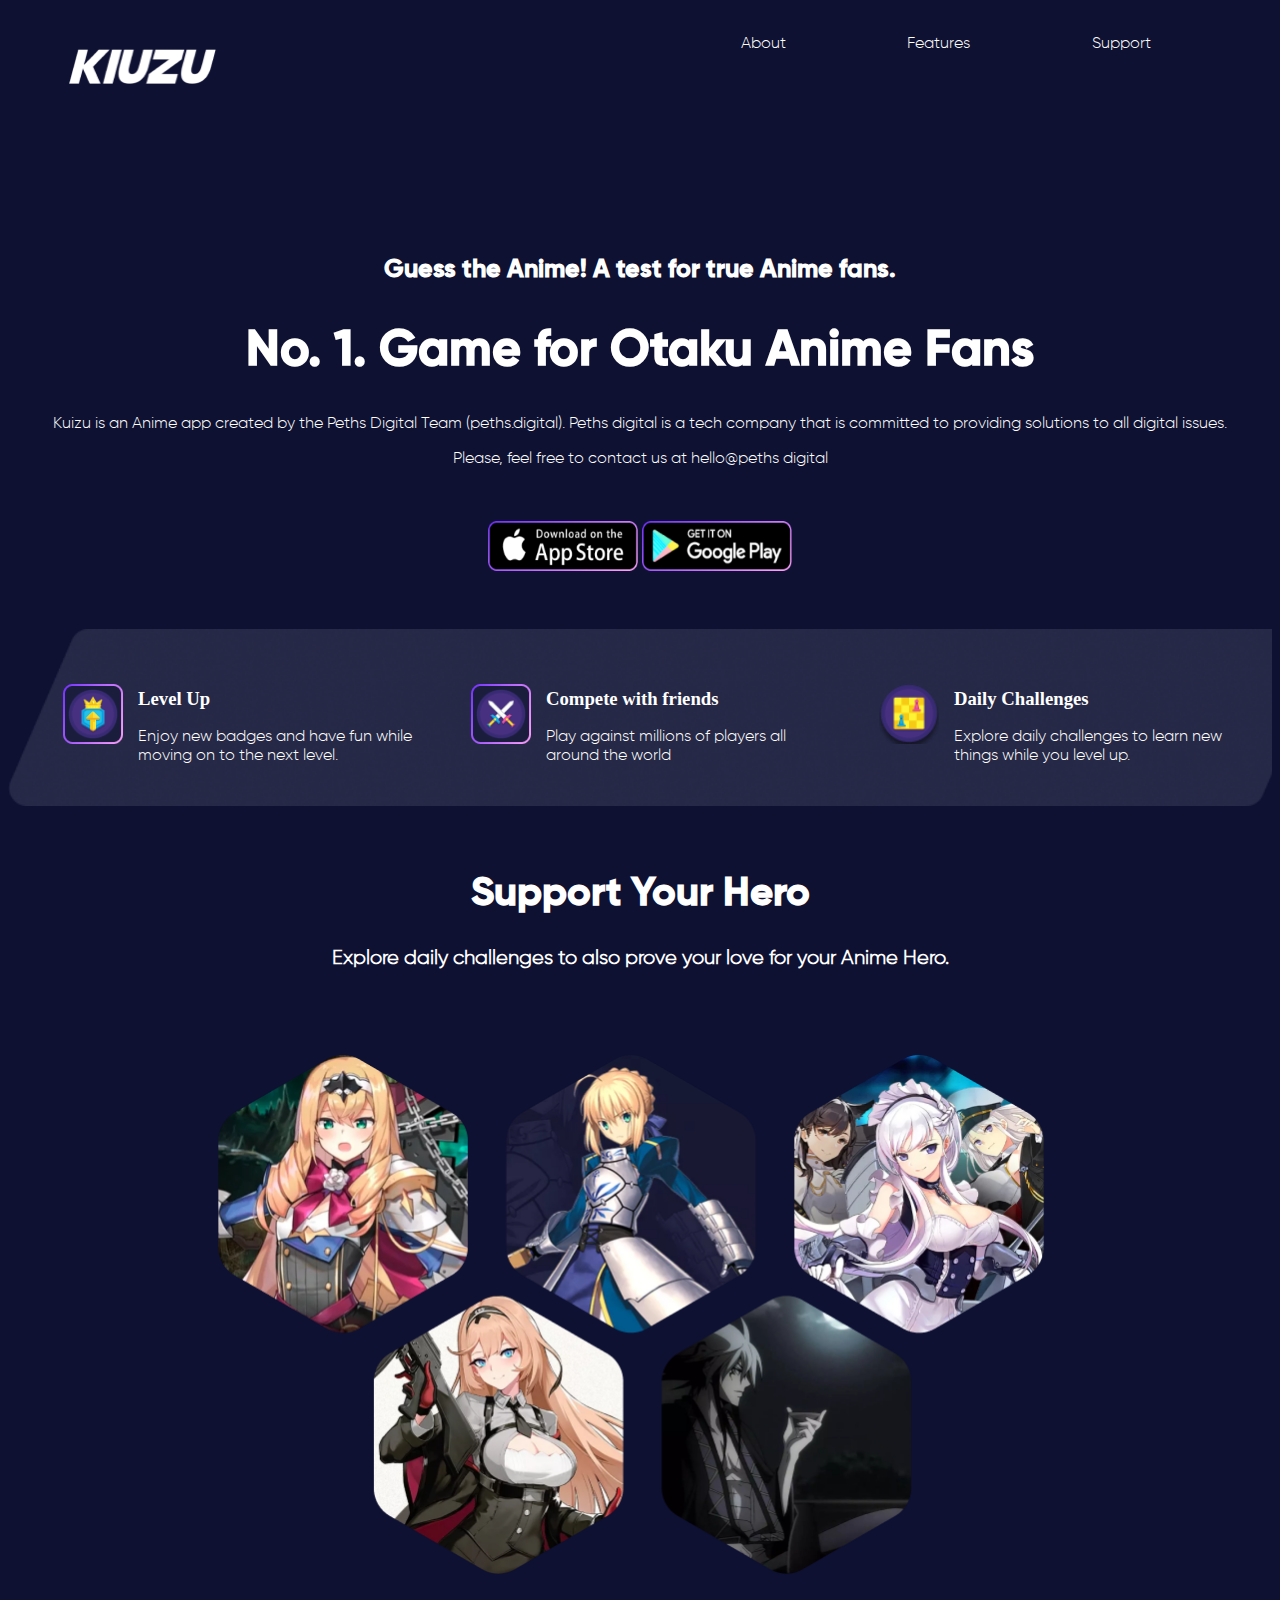
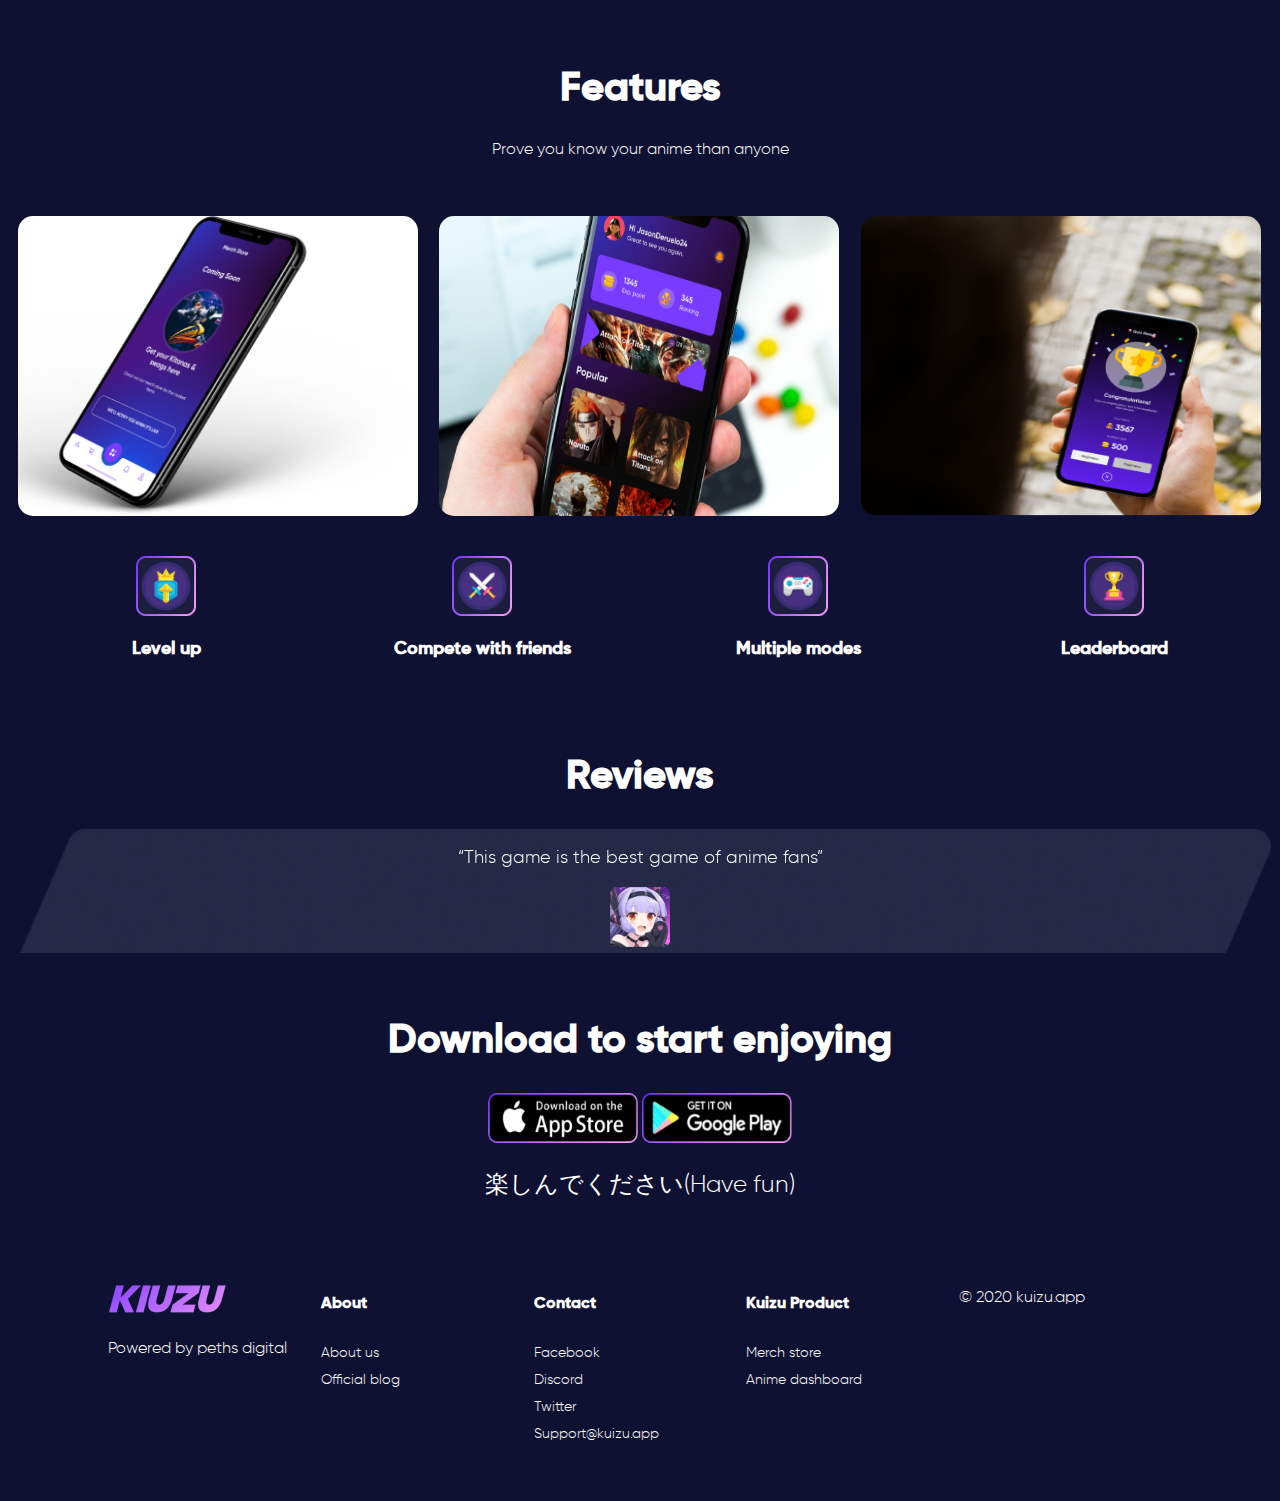
==== index.html @ 2e1110a4 "Add files via upload" ====
<!DOCTYPE html>
<html>
<head>
    <meta charset="UTF-8" />
    <meta name="viewport" content="width=device-width, initial-scale=1.0" />
    <link rel="stylesheet" type="text/css" href="kiuzu.css">
    <link rel="icon" type="image/png" href="img2/favicon.png" sizes="16x16 32x32">
    <link rel="stylesheet" href="https://unpkg.com/swiper/swiper-bundle.min.css">
    <link rel="stylesheet" href="https://cdnjs.cloudflare.com/ajax/libs/font-awesome/4.7.0/css/font-awesome.min.css">
	<title>Kuizu | No. 1. Game for Otaku Anime Fans</title>
</head>
<body>
    <div class="navbar">
     <nav>
     <div class="brand">
     	<a href="#"><img src="img2/kiuzu.png" alt="kiuzu logo" class="logo"></a>
     </div>
     <div class="hamburger">
        <div class="line"></div>
        <div class="line"></div>
        <div class="line"></div>
      </div>
     <div class="menu">
        <ul class="nav-links">
     	<li><a href="#about" class="link">About</a></li>
     	<li><a href="#Features" class="link">Features</a></li>
     	<li><a href="#support" class="link">Support</a></li>
     </ul>
     </div>
</nav>
</div>
<br>
<br>
<div class="intro" id="about">
    <center>
        <h3 style="font-size: 25px;">Guess the Anime! A test for true Anime fans.</h3>
        <h1 style="font-size: 50px;">No. 1. Game for Otaku Anime Fans</h1>
    <p> Kuizu is an Anime app created by the Peths Digital Team (peths.digital). Peths digital is a tech company that is committed to providing solutions to all digital issues. </p>
<p>Please, feel free to contact us at <a href="mailto:hello@peths digital" class="email">hello@peths digital</a></p>
    </center>
</div>
<br>
<br>
<div class="download">
    <img src="img2/as.png" width="150px" height="50px" alt="apple store"> <img src="img2/gp.png" width="150px" height="50px" alt="google store">
</div>
<br>
<br>
<br>
<div class="info2">
    <div class="column3">
        <img src="img2/level.png" width="60px" height="60px">
        <h3>Level Up</h3>
        <p>Enjoy new badges and have fun while moving on to the next level.</p></div>
    <div class="column3">
        <img src="img2/sword.png" width="60px" height="60px">
        <h3>Compete with friends</h3>
        <p>Play against millions of  players all around the world</p>
    </div>
    <div class="column3">
        <img src="img2/daily.png" width="60px" height="60px">
        <h3>Daily Challenges</h3>
        <p>Explore daily challenges to learn new things while you level up.</p>
    </div>
</div>

<br>
<br>
<div class="support" id="support">
    <h1 style="font-size: 40px;">Support Your Hero</h1>
    <h3 style="font-size: 20px;">Explore daily challenges to also prove your love for your Anime Hero.</h3>
</div>
<div class="group">
    <img src="img2/group.png" width="845px" height="529" alt="group-image" class="group-img">
</div>
<br>
<br>
<br>
<div id="features">
    <div class="features">
        <h1>Features</h1>
        <p>Prove you know your anime than anyone</p>
    </div>
    <div class="row2">
  <div class="column2">
    <img src="img2/mockup1.png" alt="mockup1" width="400px" height="300px" style="background: white; border-radius: 15px;">
  </div>
  <div class="column2">
    <img src="img2/mockup2.png" alt="mockup2" width="400px" height="300px" style="border-radius: 15px;">
  </div>
  <div class="column2">
    <img src="img2/mockup3.png" alt="mockup3" width="400px" height="300px" style="border-radius: 15px;">
  </div>
</div>
</div>
<br>
<br>
    <div class="row4">
  <div class="column4">
    <img src="img2/level.png" width="60px" height="60px">
    <h3>Level up</h3>
</div>
  <div class="column4">
      <img src="img2/sword.png" width="60px" height="60px">
      <h3>Compete with friends</h3>
  </div>
  <div class="column4">
      <img src="img2/game.png" width="60px" height="60px">
      <h3>Multiple modes</h3>
  </div>
  <div class="column4">
      <img src="img2/trophy.png" width="60px" height="60px">
      <h3>Leaderboard</h3>
  </div>
</div>
<br>
<div class="reviews">
    <div class="rev">   
<h1>Reviews</h1>
    </div>
        <div class="swiper-container">
    <div class="swiper-wrapper">
      <div class="swiper-slide">
          <p>“This game is the best game of anime fans”</p>
          <img src="img2/slider1.png" width="60px" height="60px">
      </div>
      <div class="swiper-slide">
          <p>“This game is the best game of anime fans”</p>
          <img src="img2/slider2.png" width="60px" height="60px"></div>
      <div class="swiper-slide">
          <p>“This game is the best game of anime fans”</p>
          <img src="img2/slider3.png" width="60px" height="60px"></div>
    </div>
    <!--Pagination -->
    <div class="swiper-pagination"></div>
  </div>
    </div>
<br>
<br>
<div class="download2">
    <h1>Download to start enjoying</h1>
    <div class="download">
    <img src="img2/as.png" width="150px" height="50px" alt="apple store"> <img src="img2/gp.png" width="150px" height="50px" alt="google store">
</div>
<div class="text">
    <p>楽しんでください(Have fun)</p>
</div>

<div>
<footer>
    <div class="row">
  <div class="column">
      <img src="img2/kiuzu2.png" width="118px" height="46.71px" alt="kuizu logo">
      <p>Powered by peths digital</p>
  </div>
  <div class="column">
      <h4>About</h4>
      <a href="#about" class="footer-links">About us</a>
      <a href="#" class="footer-links">Official blog</a>
  </div>
  <div class="column">
      <h4>Contact</h4>
      <a href="#" class="footer-links">Facebook</a>
      <a href="#" class="footer-links">Discord</a>
      <a href="#" class="footer-links">Twitter</a>
      <a href="#" class="footer-links">Support@kuizu.app</a></div>
  <div class="column">
      <h4>Kuizu Product</h4>
      <a href="#" class="footer-links">Merch store</a>
      <a href="#" class="footer-links">Anime dashboard</a>
  </div>
  <div class="column">
      <p>&copy; 2020 kuizu.app</p>
  </div>
</div>
</footer>
</div>
<script src="kuizu.js"></script>
<script src="https://unpkg.com/swiper/swiper-bundle.min.js"></script>
</html>
---- kiuzu.css ----
@font-face{
	font-family: gilory;
	src: url(fonts/Gilroy-Bold.ttf);
}
@font-face{
	font-family: gilory-light;
	src: url(fonts/Gilroy-Light.ttf);
}
* {
 
  box-sizing: border-box;
}

body{
	background: #0E1132;
	color: white;
}
.navbar{
	padding-top: 10px;
	margin-left: 60px;
	margin-right: 60px;
}
.logo{
	height: 59px;
   width: 149px;
   float: left;
}
nav {
  height: 10vh;
}

.nav-links {
  display: flex;
  list-style: none;
  width: 50%;
  height: 100%;
  justify-content: space-around;
  align-items: center;
  margin-left: auto;
}

.nav-links li a {
  color: white;
  text-decoration: none;
  font-size: 16px;
  font-family: gilory-light;
  cursor: pointer;

}

.intro {
	padding-top: 70px;
	font-family: gilory;
	color: white;
}

.download{
	text-align: center;
border-radius: 9.882352828979492px;

}
.info2{
    background-image: url(img2/rec1.png);
    background-repeat: no-repeat;
    background-size: cover;
    display: flex;
    padding: 20px;
}
.column3 {
  flex: 33.33%;
  padding: 20px;
}
.column3 img{
	margin: 15px;
	float: left;
}
.column3 p{
	font-size: 16px;
	font-family: gilory-light;
	margin: 15px;
	display: block;
	margin: 2px 0 0 0;
}
.support{
	text-align: center;
	color: white;
	font-family: gilory;
	padding-bottom: 60px;
}
.support h3{
 font-family: gilory-light;
}
p{
	font-family: gilory-light;
}
.group{
border-radius: 32.57322311401367px;
text-align: center;
}
.row2 {
  display: flex;
}

.column2 {
  flex: 33.33%;
  margin-left: 10px;
  margin-right: 10px;
}
.features{
	text-align: center;
	padding-bottom: 40px;
}
.features h1{
  font-family: gilory;
  font-size: 40px;
}
.reviews{
	text-align: center;
	padding-top: 30px;
}
.reviews h1{
	font-family: gilory;
	font-size: 40px;
}
.download2 h1{
	font-family: gilory;
	font-size: 40px;
	text-align: center;
}
.text{
font-family: gilory-light;
font-size: 24px;
line-height: 28px;
letter-spacing: 0em;
text-align: center;

}
.column4 {
  float: left;
  width: 25%;
  text-align: center;
}
.row4 {
  display: flex;
}
.column4 h3{
  font-family: gilory;
  font-size: 18px;
}
.swiper-container {
      width: 100%;
      height: 100%;
    }

    .swiper-slide {
      font-size: 18px;
      font-family: gilory-light;
      background-image: url(img2/rec1.png);
    background-repeat: no-repeat;
    background-size: cover;
    }
.email{
  text-decoration: none;
  color: white;
}


footer{
	margin-left: 50px;
	margin-right: 50px;
	padding:50px;
}
.column {
  float: left;
  width: 20%;
}

.row:after {
  content: "";
  display: table;
  clear: both;
}
h4{
	font-family: gilory;
}
.footer-links{
	text-decoration: none;
	color: white;
	font-family: gilory-light;
	font-size: 14px;
   display: flex;
   padding-top: 10px;
}
@media screen and (max-width: 600px) {
  .column {
    width: 100%;
  }
  .group img{
  	width: 350px;
  	height: 250px;
  }
  .row2 {
  display: block;
}

.column2 {
  flex: 100%;
  text-align: center;
  margin: auto;
}
.column2 img{
    width: 300px;
    height: 250px;
    padding: 10px;
  }
.info2{
  background: transparent;
  display: block;
  padding: 0px;
}
.column3{
  flex: 100%;
  padding: 10px;
}
.column4 {
  float: left;
  width: 50%;
  text-align: center;
}
.row4 {
  display: block;
}
.reviews h1{
  padding-top: 220px;
}
 .swiper-slide {
      font-size: 18px;
      font-family: gilory-light;
      background-image: url(img2/rec1.png);
    background-repeat: no-repeat;
    background-size: contain;
    }

}
@media screen and (max-width: 768px) {
	.navbar{
	padding-top: 0px;
	margin-left: 0px;
	margin-right: 0px;
}
	.logo{
      height: 50px;
width: 120px;
border-radius: 0px;
float: left;
	}
	.intro{
		padding-top: 0px;
	}
  .line {
    width: 30px;
    height: 3px;
    background: white;
    margin: 5px;
  }
  nav {
    position: relative;
  }

  .hamburger {
    position: absolute;
    cursor: pointer;
    right: 5%;
    top: 25px;
    transform: translate(-5%, -50%);
    z-index: 2;
  }

  .nav-links {
    position: absolute;
    background: #0E1132;
    height: 100vh;
    width: 100%;
    flex-direction: column;
    clip-path: circle(100px at 90% -10%);
    -webkit-clip-path: circle(100px at 90% -10%);
    transition: all 1s ease-out;
    pointer-events: none;
    font-family: gilory-light;
    font-size: 16px;
  }
  .nav-links.open {
    clip-path: circle(1000px at 90% -10%);
    -webkit-clip-path: circle(1000px at 90% -10%);
    pointer-events: all;
  }

  .nav-links li {
    color: white;
  }
  .nav-links li a {
    font-size: 25px;
  }
  .nav-links li:nth-child(1) {
    transition: all 0.5s ease 0.2s;
  }
  .nav-links li:nth-child(2) {
    transition: all 0.5s ease 0.4s;
  }
  .nav-links li:nth-child(3) {
    transition: all 0.5s ease 0.6s;
  }
  li.fade {
    opacity: 1;
  }
  p{
  	line-height: 25px;
  }
}
@media only screen and (min-width: 768px) and (max-width: 1024px){
  .intro p{
     margin: 20px;
  }
  .column2{
    flex: 33.33%;
    text-align: center;
  }
  .column2 img{
    width: 230px;
    height: 150px;
    padding: 0px;
  }
  .group img{
    width: 600px;
    height: 400px;
  }
  .info2{
  background: transparent;
  padding: 0px;
}
.column3 p{
  margin-left: 15px;
}
  }
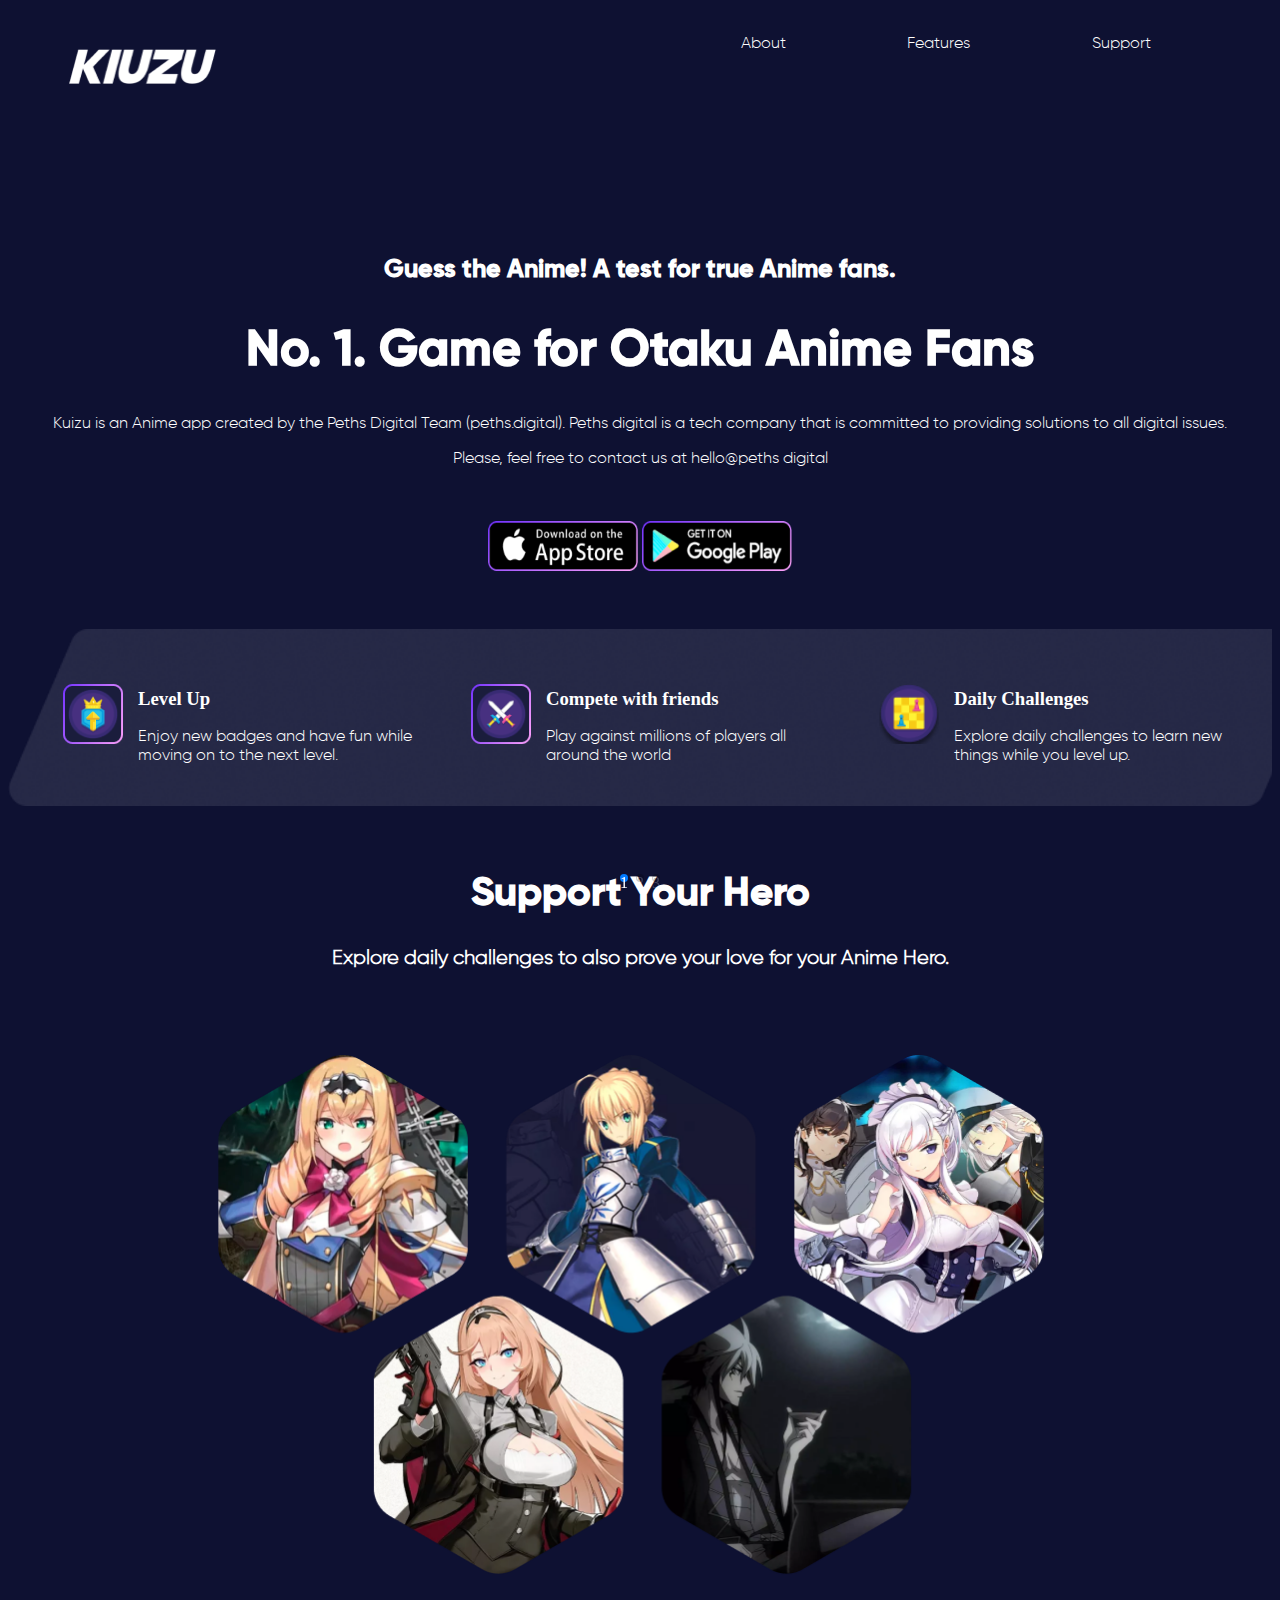
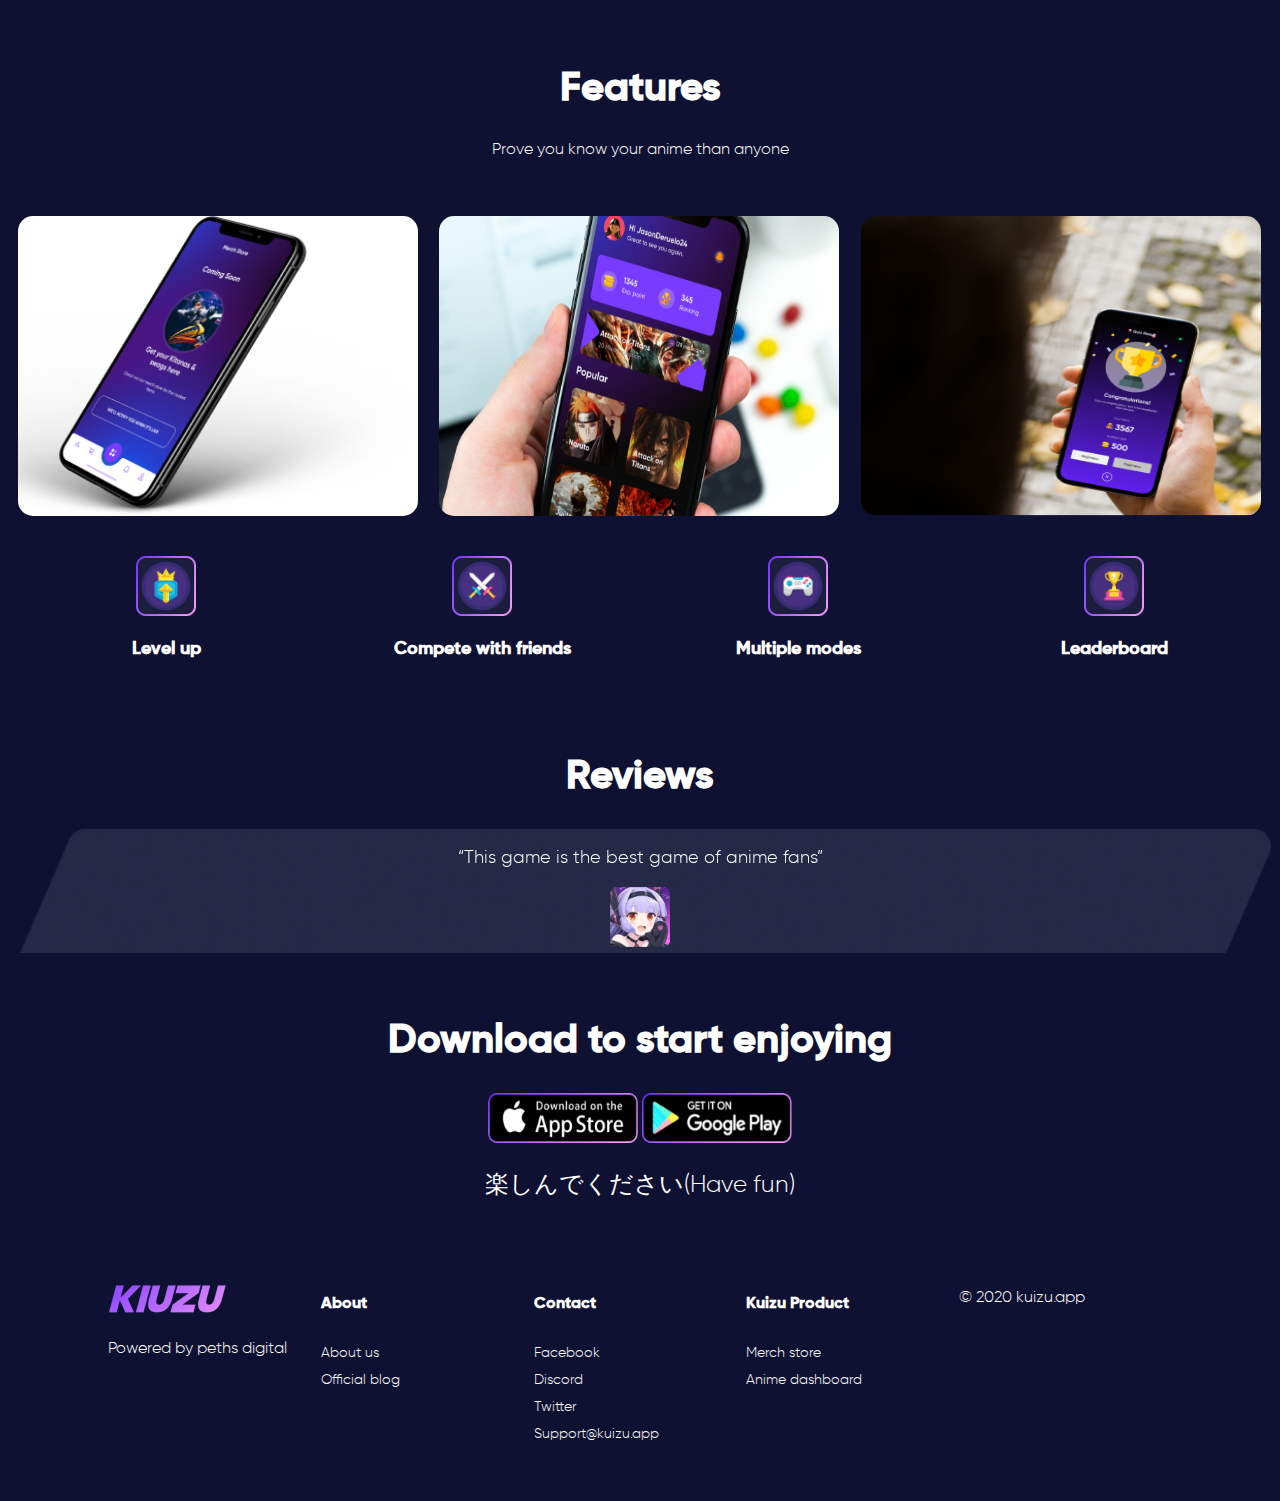
==== commit 182af7f3: "Update index.html" ====
--- a/index.html
+++ b/index.html
@@ -23,7 +23,7 @@
      <div class="menu">
         <ul class="nav-links">
      	<li><a href="#about" class="link">About</a></li>
-     	<li><a href="#Features" class="link">Features</a></li>
+     	<li><a href="#features" class="link">Features</a></li>
      	<li><a href="#support" class="link">Support</a></li>
      </ul>
      </div>
@@ -175,6 +175,6 @@
 </div>
 </footer>
 </div>
+<script src="https://unpkg.com/swiper/swiper-bundle.min.js"></script>
 <script src="kuizu.js"></script>
-<script src="https://unpkg.com/swiper/swiper-bundle.min.js"></script>
-</html>+</html>
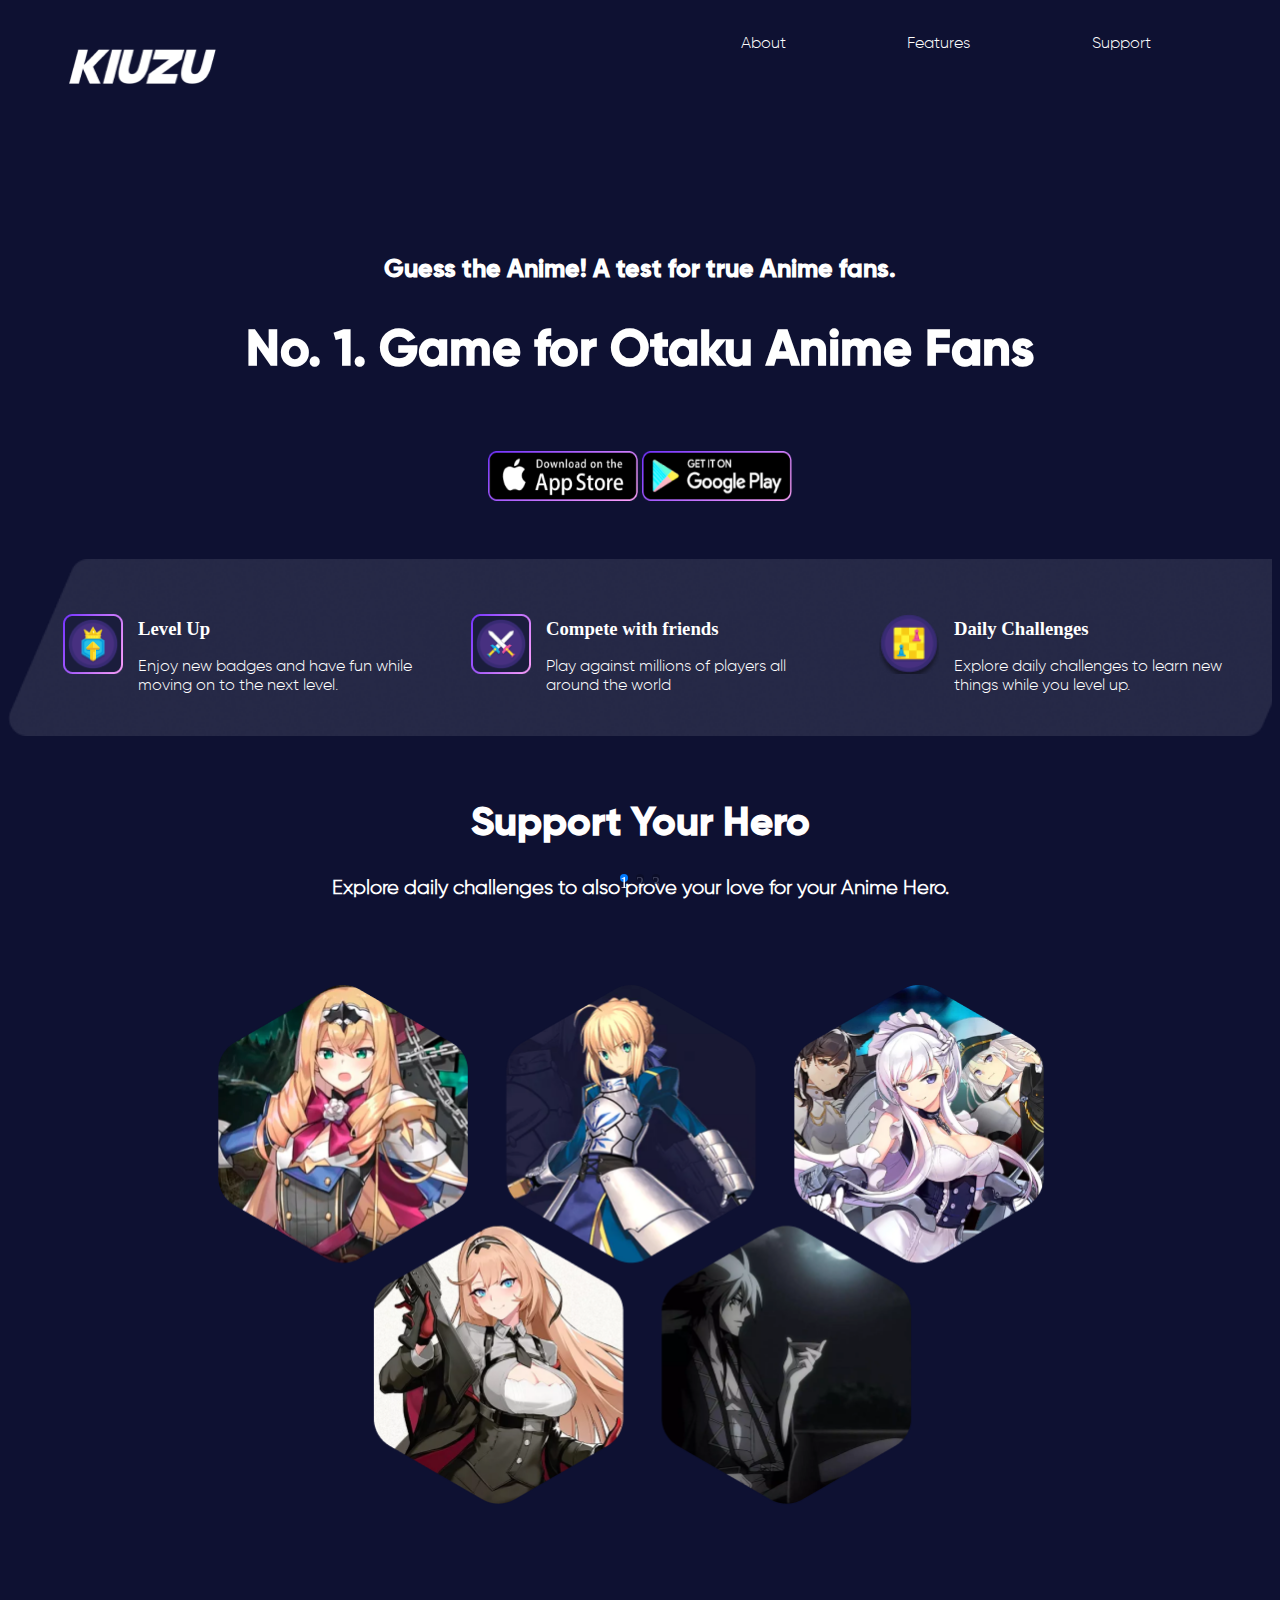
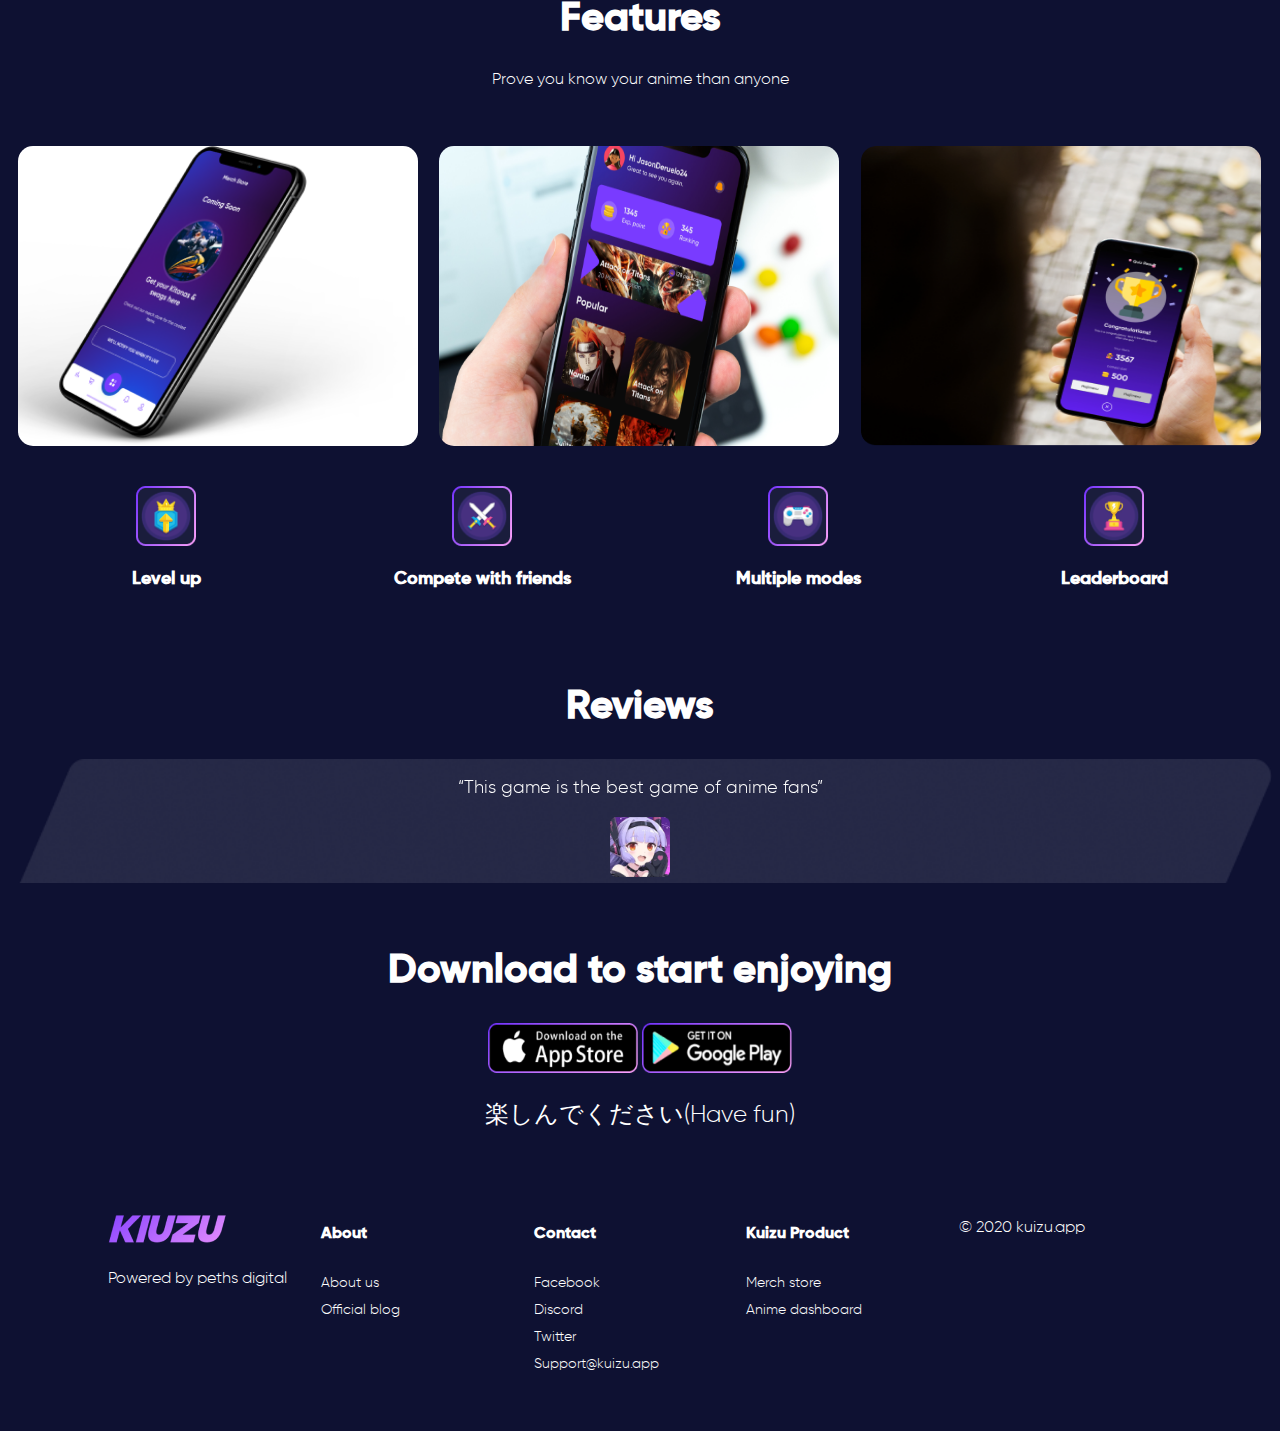
==== commit a402d061: "Add files via upload" ====
--- a/index.html
+++ b/index.html
@@ -4,16 +4,16 @@
     <meta charset="UTF-8" />
     <meta name="viewport" content="width=device-width, initial-scale=1.0" />
     <link rel="stylesheet" type="text/css" href="kiuzu.css">
-    <link rel="icon" type="image/png" href="img2/favicon.png" sizes="16x16 32x32">
+    <link rel="icon" type="image/png" href="assets/img2/favicon.png" sizes="16x16 32x32">
     <link rel="stylesheet" href="https://unpkg.com/swiper/swiper-bundle.min.css">
     <link rel="stylesheet" href="https://cdnjs.cloudflare.com/ajax/libs/font-awesome/4.7.0/css/font-awesome.min.css">
-	<title>Kuizu | No. 1. Game for Otaku Anime Fans</title>
+    <title>Kuizu | No. 1. Game for Otaku Anime Fans</title>
 </head>
 <body>
     <div class="navbar">
      <nav>
      <div class="brand">
-     	<a href="#"><img src="img2/kiuzu.png" alt="kiuzu logo" class="logo"></a>
+        <a href="#"><img src="assets/img2/kiuzu.png" alt="kiuzu logo" class="logo"></a>
      </div>
      <div class="hamburger">
         <div class="line"></div>
@@ -22,9 +22,9 @@
       </div>
      <div class="menu">
         <ul class="nav-links">
-     	<li><a href="#about" class="link">About</a></li>
-     	<li><a href="#features" class="link">Features</a></li>
-     	<li><a href="#support" class="link">Support</a></li>
+        <li><a href="#about" class="link">About</a></li>
+        <li><a href="#features" class="link">Features</a></li>
+        <li><a href="#support" class="link">Support</a></li>
      </ul>
      </div>
 </nav>
@@ -35,30 +35,28 @@
     <center>
         <h3 style="font-size: 25px;">Guess the Anime! A test for true Anime fans.</h3>
         <h1 style="font-size: 50px;">No. 1. Game for Otaku Anime Fans</h1>
-    <p> Kuizu is an Anime app created by the Peths Digital Team (peths.digital). Peths digital is a tech company that is committed to providing solutions to all digital issues. </p>
-<p>Please, feel free to contact us at <a href="mailto:hello@peths digital" class="email">hello@peths digital</a></p>
     </center>
 </div>
 <br>
 <br>
 <div class="download">
-    <img src="img2/as.png" width="150px" height="50px" alt="apple store"> <img src="img2/gp.png" width="150px" height="50px" alt="google store">
+    <img src="assets/img2/as.png" width="150px" height="50px" alt="apple store"> <img src="assets/img2/gp.png" width="150px" height="50px" alt="google store">
 </div>
 <br>
 <br>
 <br>
 <div class="info2">
     <div class="column3">
-        <img src="img2/level.png" width="60px" height="60px">
+        <img src="assets/img2/level.png" width="60px" height="60px">
         <h3>Level Up</h3>
         <p>Enjoy new badges and have fun while moving on to the next level.</p></div>
     <div class="column3">
-        <img src="img2/sword.png" width="60px" height="60px">
+        <img src="assets/img2/sword.png" width="60px" height="60px">
         <h3>Compete with friends</h3>
         <p>Play against millions of  players all around the world</p>
     </div>
     <div class="column3">
-        <img src="img2/daily.png" width="60px" height="60px">
+        <img src="assets/img2/daily.png" width="60px" height="60px">
         <h3>Daily Challenges</h3>
         <p>Explore daily challenges to learn new things while you level up.</p>
     </div>
@@ -71,7 +69,7 @@
     <h3 style="font-size: 20px;">Explore daily challenges to also prove your love for your Anime Hero.</h3>
 </div>
 <div class="group">
-    <img src="img2/group.png" width="845px" height="529" alt="group-image" class="group-img">
+    <img src="assets/img2/group.png" width="845px" height="529" alt="group-image" class="group-img">
 </div>
 <br>
 <br>
@@ -83,13 +81,13 @@
     </div>
     <div class="row2">
   <div class="column2">
-    <img src="img2/mockup1.png" alt="mockup1" width="400px" height="300px" style="background: white; border-radius: 15px;">
+    <img src="assets/img2/mockup1.png" alt="mockup1" width="400px" height="300px" style="background: white; border-radius: 15px;">
   </div>
   <div class="column2">
-    <img src="img2/mockup2.png" alt="mockup2" width="400px" height="300px" style="border-radius: 15px;">
+    <img src="assets/img2/mockup2.png" alt="mockup2" width="400px" height="300px" style="border-radius: 15px;">
   </div>
   <div class="column2">
-    <img src="img2/mockup3.png" alt="mockup3" width="400px" height="300px" style="border-radius: 15px;">
+    <img src="assets/img2/mockup3.png" alt="mockup3" width="400px" height="300px" style="border-radius: 15px;">
   </div>
 </div>
 </div>
@@ -97,19 +95,19 @@
 <br>
     <div class="row4">
   <div class="column4">
-    <img src="img2/level.png" width="60px" height="60px">
+    <img src="assets/img2/level.png" width="60px" height="60px">
     <h3>Level up</h3>
 </div>
   <div class="column4">
-      <img src="img2/sword.png" width="60px" height="60px">
+      <img src="assets/img2/sword.png" width="60px" height="60px">
       <h3>Compete with friends</h3>
   </div>
   <div class="column4">
-      <img src="img2/game.png" width="60px" height="60px">
+      <img src="assets/img2/game.png" width="60px" height="60px">
       <h3>Multiple modes</h3>
   </div>
   <div class="column4">
-      <img src="img2/trophy.png" width="60px" height="60px">
+      <img src="assets/img2/trophy.png" width="60px" height="60px">
       <h3>Leaderboard</h3>
   </div>
 </div>
@@ -122,14 +120,14 @@
     <div class="swiper-wrapper">
       <div class="swiper-slide">
           <p>“This game is the best game of anime fans”</p>
-          <img src="img2/slider1.png" width="60px" height="60px">
+          <img src="assets/img2/slider1.png" width="60px" height="60px">
       </div>
       <div class="swiper-slide">
           <p>“This game is the best game of anime fans”</p>
-          <img src="img2/slider2.png" width="60px" height="60px"></div>
+          <img src="assets/img2/slider2.png" width="60px" height="60px"></div>
       <div class="swiper-slide">
           <p>“This game is the best game of anime fans”</p>
-          <img src="img2/slider3.png" width="60px" height="60px"></div>
+          <img src="assets/img2/slider3.png" width="60px" height="60px"></div>
     </div>
     <!--Pagination -->
     <div class="swiper-pagination"></div>
@@ -140,7 +138,7 @@
 <div class="download2">
     <h1>Download to start enjoying</h1>
     <div class="download">
-    <img src="img2/as.png" width="150px" height="50px" alt="apple store"> <img src="img2/gp.png" width="150px" height="50px" alt="google store">
+    <img src="assets/img2/as.png" width="150px" height="50px" alt="apple store"> <img src="assets/img2/gp.png" width="150px" height="50px" alt="google store">
 </div>
 <div class="text">
     <p>楽しんでください(Have fun)</p>
@@ -150,7 +148,7 @@
 <footer>
     <div class="row">
   <div class="column">
-      <img src="img2/kiuzu2.png" width="118px" height="46.71px" alt="kuizu logo">
+      <img src="assets/img2/kiuzu2.png" width="118px" height="46.71px" alt="kuizu logo">
       <p>Powered by peths digital</p>
   </div>
   <div class="column">
@@ -175,6 +173,8 @@
 </div>
 </footer>
 </div>
+</div>
 <script src="https://unpkg.com/swiper/swiper-bundle.min.js"></script>
 <script src="kuizu.js"></script>
-</html>
+</body>
+</html>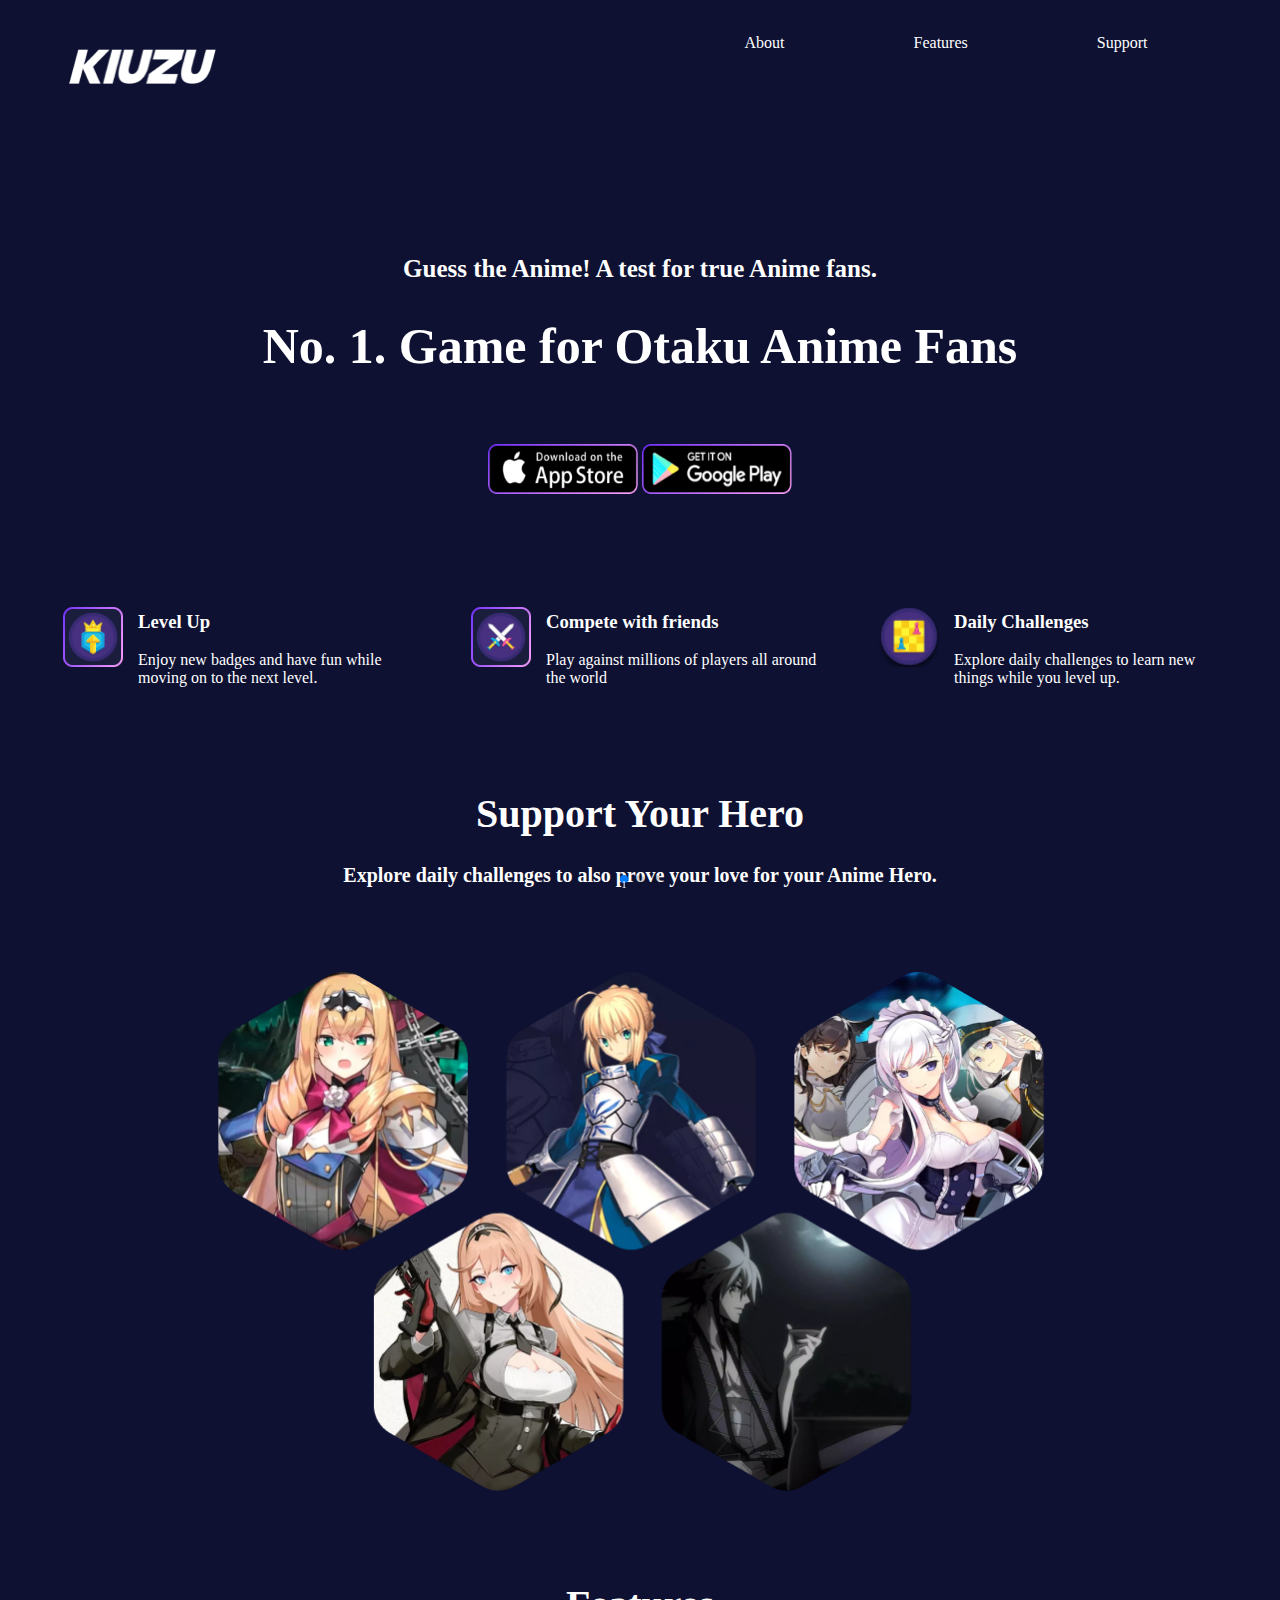
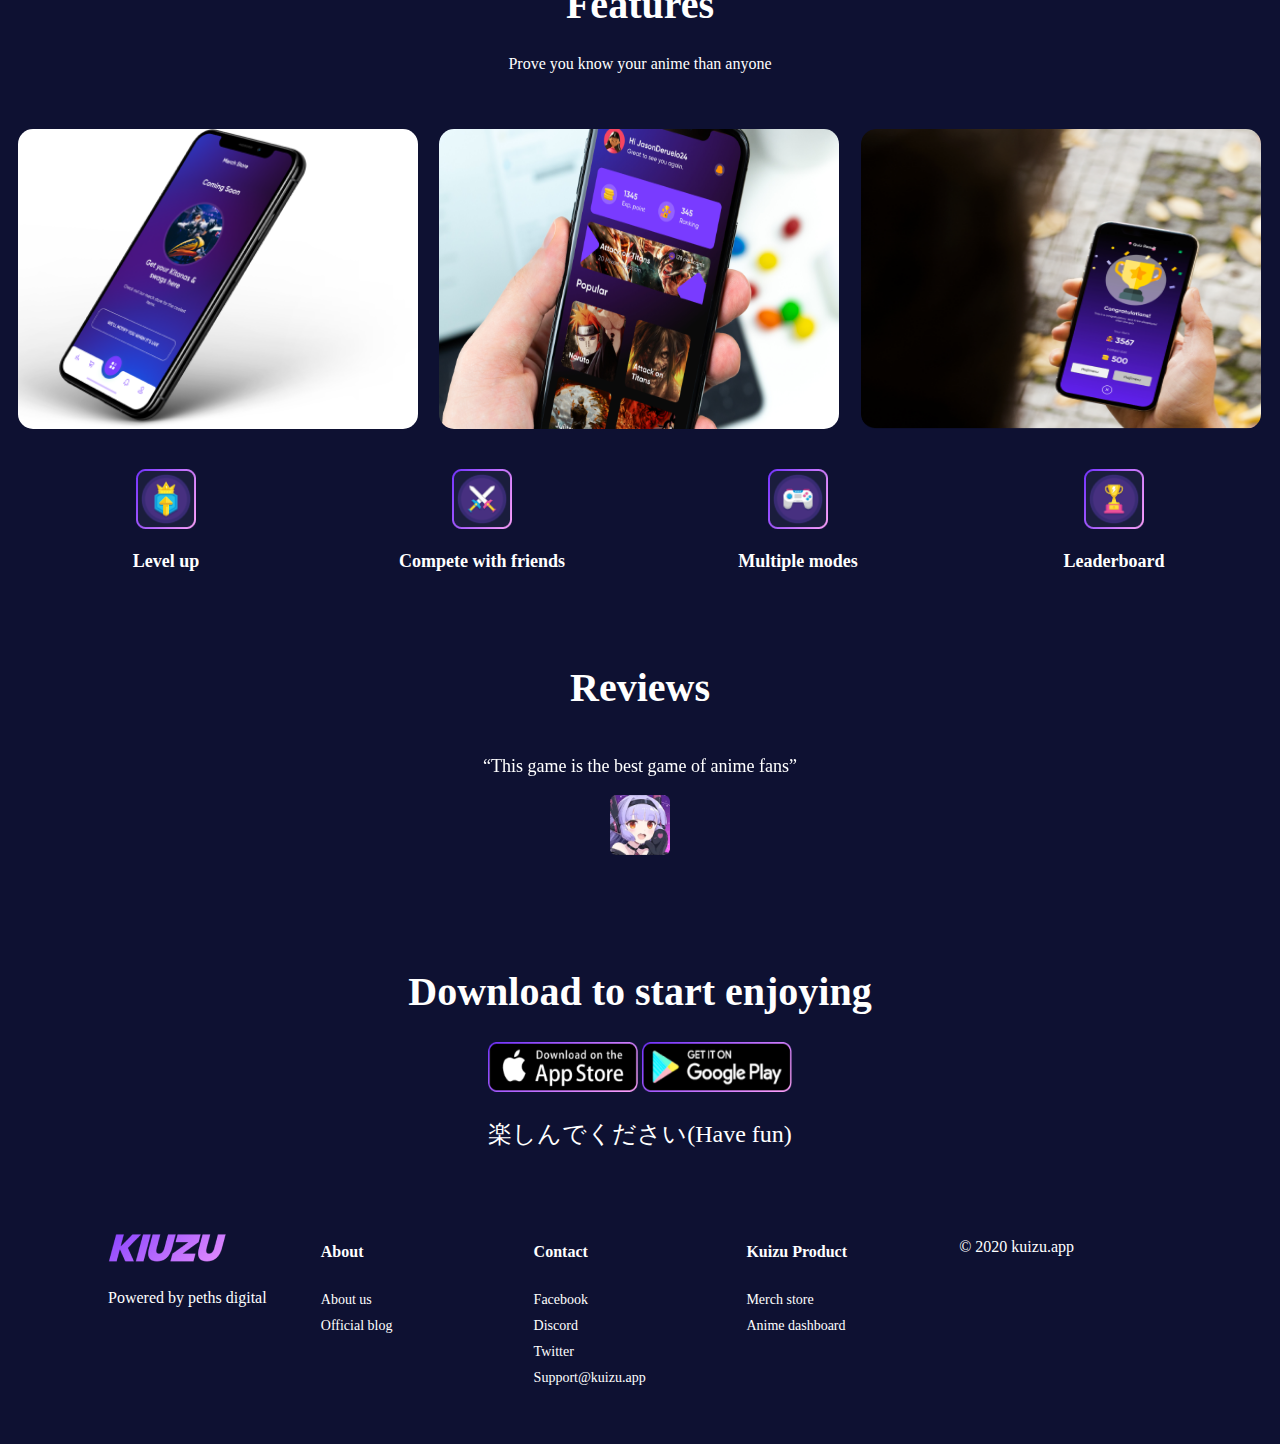
==== commit c1860cc1: "Update index.html" ====
--- a/index.html
+++ b/index.html
@@ -3,7 +3,7 @@
 <head>
     <meta charset="UTF-8" />
     <meta name="viewport" content="width=device-width, initial-scale=1.0" />
-    <link rel="stylesheet" type="text/css" href="kiuzu.css">
+    <link rel="stylesheet" type="text/css" href="assets/css/kiuzu.css">
     <link rel="icon" type="image/png" href="assets/img2/favicon.png" sizes="16x16 32x32">
     <link rel="stylesheet" href="https://unpkg.com/swiper/swiper-bundle.min.css">
     <link rel="stylesheet" href="https://cdnjs.cloudflare.com/ajax/libs/font-awesome/4.7.0/css/font-awesome.min.css">
@@ -175,6 +175,6 @@
 </div>
 </div>
 <script src="https://unpkg.com/swiper/swiper-bundle.min.js"></script>
-<script src="kuizu.js"></script>
+<script src="assets/js/kuizu.js"></script>
 </body>
-</html>+</html>
--- a/assets/css/kiuzu.css
+++ b/assets/css/kiuzu.css
@@ -0,0 +1,382 @@
+@font-face{
+  font-family: gilory;
+  src: url(fonts/Gilroy-Bold.ttf);
+}
+@font-face{
+  font-family: gilory-light;
+  src: url(fonts/Gilroy-Light.ttf);
+}
+* {
+ 
+  box-sizing: border-box;
+}
+
+body{
+  background: #0E1132;
+  color: white;
+}
+.navbar{
+  padding-top: 10px;
+  margin-left: 60px;
+  margin-right: 60px;
+}
+.logo{
+  height: 59px;
+   width: 149px;
+   float: left;
+}
+nav {
+  height: 10vh;
+}
+
+.nav-links {
+  display: flex;
+  list-style: none;
+  width: 50%;
+  height: 100%;
+  justify-content: space-around;
+  align-items: center;
+  margin-left: auto;
+}
+
+.nav-links li a {
+  color: white;
+  text-decoration: none;
+  font-size: 16px;
+  font-family: gilory-light;
+  cursor: pointer;
+
+}
+
+.intro {
+  padding-top: 70px;
+  font-family: gilory;
+  color: white;
+}
+
+.download{
+  text-align: center;
+border-radius: 9.882352828979492px;
+
+}
+.info2{
+    background-image: url(assets/img2/rec.png);
+    background-repeat: no-repeat;
+    background-size: cover;
+    display: flex;
+    padding: 20px;
+}
+.column3 {
+  flex: 33.33%;
+  padding: 20px;
+}
+.column3 img{
+  margin: 15px;
+  float: left;
+}
+.column3 p{
+  font-size: 16px;
+  font-family: gilory-light;
+  margin: 15px;
+  display: block;
+  margin: 2px 0 0 0;
+}
+.support{
+  text-align: center;
+  color: white;
+  font-family: gilory;
+  padding-bottom: 60px;
+}
+.support h3{
+ font-family: gilory-light;
+}
+p{
+  font-family: gilory-light;
+}
+.group{
+border-radius: 32.57322311401367px;
+text-align: center;
+}
+.row2 {
+  display: flex;
+}
+
+.column2 {
+  flex: 33.33%;
+  margin-left: 10px;
+  margin-right: 10px;
+}
+.features{
+  text-align: center;
+  padding-bottom: 40px;
+}
+.features h1{
+  font-family: gilory;
+  font-size: 40px;
+}
+.reviews{
+  text-align: center;
+  padding-top: 30px;
+}
+.reviews h1{
+  font-family: gilory;
+  font-size: 40px;
+}
+.download2 h1{
+  font-family: gilory;
+  font-size: 40px;
+  text-align: center;
+}
+.text{
+font-family: gilory-light;
+font-size: 24px;
+line-height: 28px;
+letter-spacing: 0em;
+text-align: center;
+
+}
+.column4 {
+  float: left;
+  width: 25%;
+  text-align: center;
+}
+.row4 {
+  display: flex;
+}
+.column4 h3{
+  font-family: gilory;
+  font-size: 18px;
+}
+.swiper-container {
+      width: 100%;
+      height: 100%;
+    }
+
+    .swiper-slide {
+      font-size: 18px;
+      font-family: gilory-light;
+      background-image: url(assets/img2/rec.png);
+    background-repeat: no-repeat;
+    background-size: cover;
+    padding-bottom: 45px;
+     /* Center slide text vertically */
+      display: -webkit-box;
+      display: -ms-flexbox;
+      display: -webkit-flex;
+      display: block;
+      -webkit-box-pack: center;
+      -ms-flex-pack: center;
+      -webkit-justify-content: center;
+      justify-content: center;
+      -webkit-box-align: center;
+      -ms-flex-align: center;
+      -webkit-align-items: center;
+      align-items: center;
+    }
+
+    .swiper-pagination-bullet {
+      width: 20px;
+      height: 20px;
+      text-align: center;
+      line-height: 20px;
+      font-size: 10px;
+      color: #000;
+      opacity: 1;
+      background: rgba(0, 0, 0, 0.2);
+    }
+
+    .swiper-pagination-bullet-active {
+      color: #fff;
+      background: #007aff;
+    }
+
+footer{
+  margin-left: 50px;
+  margin-right: 50px;
+  padding:50px;
+}
+.column {
+  float: left;
+  width: 20%;
+}
+
+.row:after {
+  content: "";
+  display: table;
+  clear: both;
+}
+h4{
+  font-family: gilory;
+}
+.footer-links{
+  text-decoration: none;
+  color: white;
+  font-family: gilory-light;
+  font-size: 14px;
+   display: flex;
+   padding-top: 10px;
+}
+@media screen and (max-width: 600px) {
+  .column {
+    width: 100%;
+  }
+  .group img{
+    width: 350px;
+    height: 250px;
+  }
+  .row2 {
+  display: block;
+}
+
+.column2 {
+  flex: 100%;
+  text-align: center;
+  margin: auto;
+}
+.column2 img{
+    width: 300px;
+    height: 250px;
+    padding: 10px;
+  }
+.info2{
+  background: transparent;
+  display: block;
+  padding: 0px;
+}
+.column3{
+  flex: 100%;
+  padding: 10px;
+}
+.column4 {
+  float: left;
+  width: 50%;
+  text-align: center;
+}
+.row4 {
+  display: block;
+}
+.reviews h1{
+  padding-top: 220px;
+}
+ .swiper-slide p{
+      font-size: 18px;
+      font-family: gilory-light;
+      background-image: url(assets/img2/rec.png);
+    background-repeat: no-repeat;
+    background-size: contain;
+    }
+   .swiper-slide{
+    background: transparent;
+    padding-bottom: 50px;
+   }
+}
+@media screen and (max-width: 768px) {
+  .navbar{
+  padding-top: 0px;
+  margin-left: 0px;
+  margin-right: 0px;
+}
+  .logo{
+      height: 50px;
+width: 120px;
+border-radius: 0px;
+float: left;
+  }
+  .intro{
+    padding-top: 0px;
+  }
+  .line {
+    width: 30px;
+    height: 3px;
+    background: white;
+    margin: 5px;
+  }
+  nav {
+    position: relative;
+  }
+
+  .hamburger {
+    position: absolute;
+    cursor: pointer;
+    right: 5%;
+    top: 25px;
+    transform: translate(-5%, -50%);
+    z-index: 2;
+  }
+
+  .nav-links {
+    position: absolute;
+    background: #0E1132;
+    height: 100vh;
+    width: 100%;
+    flex-direction: column;
+    clip-path: circle(100px at 90% -10%);
+    -webkit-clip-path: circle(100px at 90% -10%);
+    transition: all 1s ease-out;
+    pointer-events: none;
+    font-family: gilory-light;
+    font-size: 16px;
+  }
+  .nav-links.open {
+    clip-path: circle(1000px at 90% -10%);
+    -webkit-clip-path: circle(1000px at 90% -10%);
+    pointer-events: all;
+  }
+
+  .nav-links li {
+    color: white;
+  }
+  .nav-links li a {
+    font-size: 25px;
+  }
+  .nav-links li:nth-child(1) {
+    transition: all 0.5s ease 0.2s;
+  }
+  .nav-links li:nth-child(2) {
+    transition: all 0.5s ease 0.4s;
+  }
+  .nav-links li:nth-child(3) {
+    transition: all 0.5s ease 0.6s;
+  }
+  li.fade {
+    opacity: 1;
+  }
+  p{
+    line-height: 25px;
+  }
+}
+@media only screen and (min-width: 768px) and (max-width: 1024px){
+  .intro p{
+     margin: 20px;
+  }
+  .column2{
+    flex: 33.33%;
+    text-align: center;
+  }
+  .column2 img{
+    width: 230px;
+    height: 150px;
+    padding: 0px;
+  }
+  .group img{
+    width: 600px;
+    height: 400px;
+  }
+  .info2{
+  background: transparent;
+  padding: 0px;
+}
+.column3 p{
+  margin-left: 15px;
+}
+footer{
+  padding: 10px;
+  }
+  .swiper-slide {
+    font-size: 18px;
+    font-family: gilory-light;
+    background-image: url(assets/img2/rec.png);
+    background-repeat: no-repeat;
+    background-size: contain;
+    padding-bottom: 45px;
+}
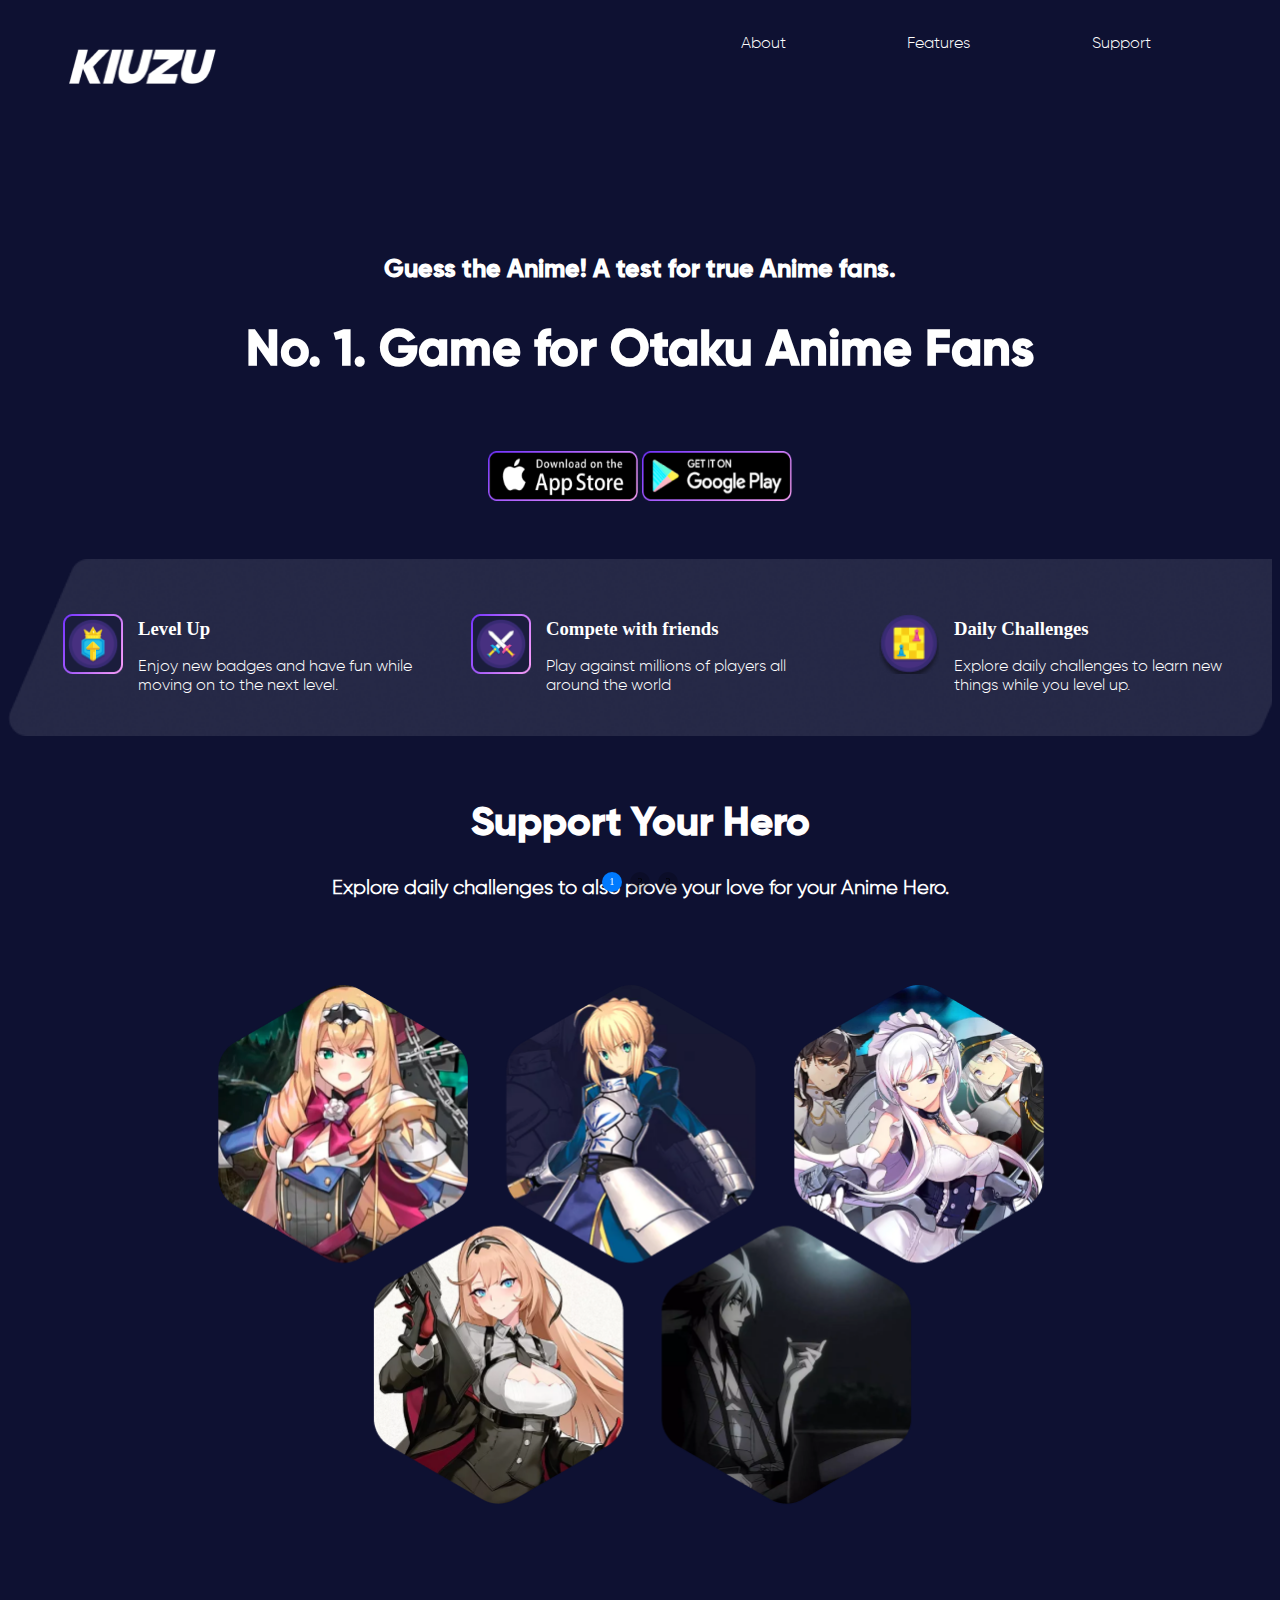
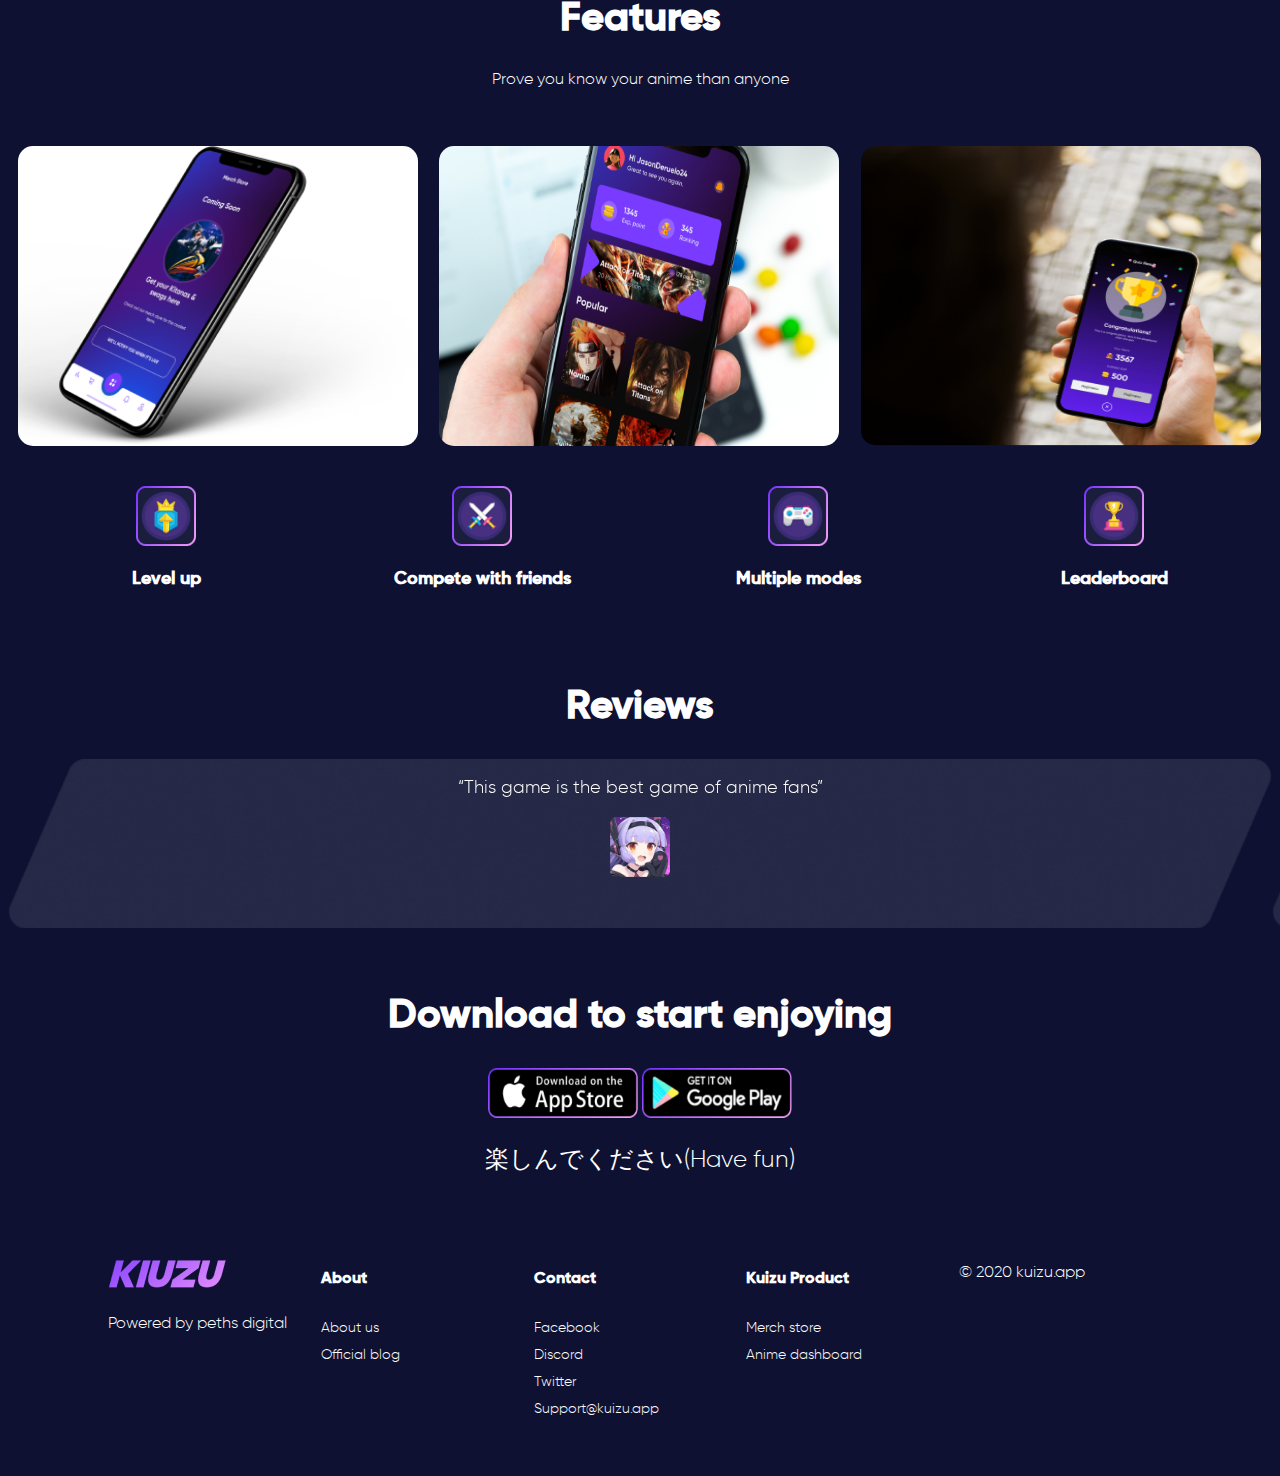
==== commit ec5c8522: "Update index.html" ====
--- a/index.html
+++ b/index.html
@@ -3,9 +3,9 @@
 <head>
     <meta charset="UTF-8" />
     <meta name="viewport" content="width=device-width, initial-scale=1.0" />
-    <link rel="stylesheet" type="text/css" href="assets/css/kiuzu.css">
     <link rel="icon" type="image/png" href="assets/img2/favicon.png" sizes="16x16 32x32">
     <link rel="stylesheet" href="https://unpkg.com/swiper/swiper-bundle.min.css">
+    <link rel="stylesheet" type="text/css" href="assets/css/kiuzu.css">
     <link rel="stylesheet" href="https://cdnjs.cloudflare.com/ajax/libs/font-awesome/4.7.0/css/font-awesome.min.css">
     <title>Kuizu | No. 1. Game for Otaku Anime Fans</title>
 </head>
--- a/assets/css/kiuzu.css
+++ b/assets/css/kiuzu.css
@@ -236,7 +236,7 @@
 .column2 img{
     width: 300px;
     height: 250px;
-    padding: 10px;
+    padding-top: 10px;
   }
 .info2{
   background: transparent;
